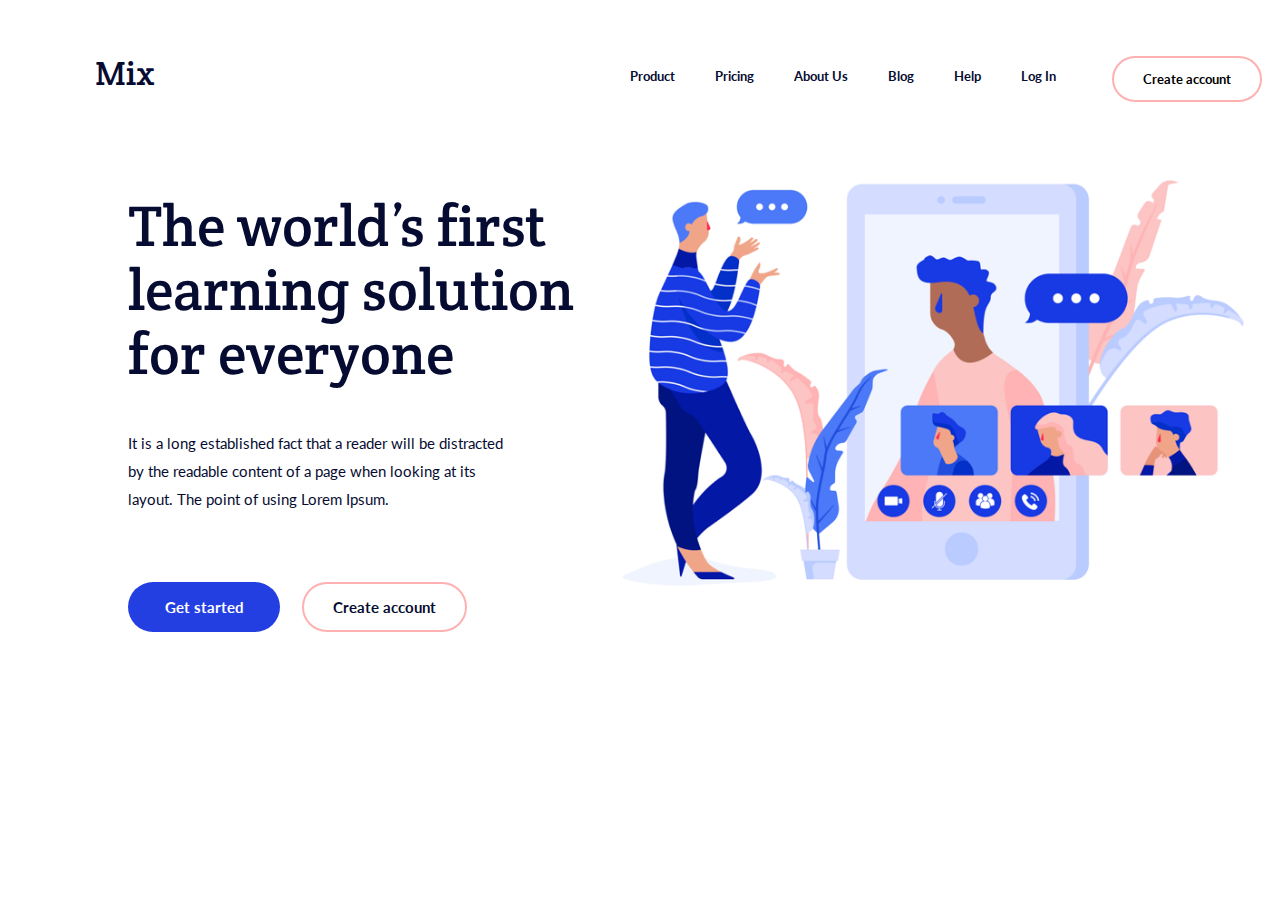
==== task6/flex/index.html @ c76db829 "add task6 correct task 5.4" ====
<!DOCTYPE html>
<html lang="en">

<head>
    <meta charset="utf-8">
    <meta name="viewport" content="width=device-width, initial-scale=1.0">
    <title>promo page</title>
    <link rel="stylesheet" href="css/style.css">
    <link href="https://fonts.googleapis.com/css?family=Crete+Round&display=swap" rel="stylesheet">
    <link href="https://fonts.googleapis.com/css?family=Lato&display=swap" rel="stylesheet">
</head>

<body>
    <div class="main_container">
        <div class="header">
            <div class="logo">Mix</div>
            <div class="top">
                <ul class="menu">
                    <li class="menu_item">
                        <a href="#" class="menu_link">Product</a>
                    </li>
                    <li class="menu_item">
                        <a href="#" class="menu_link">Pricing</a>
                    </li>
                    <li class="menu_item">
                        <a href="#" class="menu_link">About Us</a>
                    </li>
                    <li class="menu_item">
                        <a href="#" class="menu_link">Blog</a>
                    </li>
                    <li class="menu_item">
                        <a href="#" class="menu_link">Help</a>
                    </li>
                    <li class="menu_item">
                        <a href="#" class="menu_link">Log In</a>
                    </li>
                </ul>
            </div>
            <div class="top_button">
                <button class="create">Create account</button>
            </div>
        </div>
        
        <div class="promo">
            <div class="promo_info">
                <h1 class="promo_title">
                    The world’s first <br> learning solution <br> for everyone
                </h1>
                <p class="promo_text">
                    It is a long established fact that a reader will be distracted<br>
                    by the readable content of a page when looking at its<br>
                    layout. The point of using Lorem Ipsum.
                </p>
                <button class="promo_button_start">
                    Get started
                </button>
                <button class="promo_button_create">
                    Create account
                </button>
            </div>
            <div class="promo_image">
                <img src="images/clipart.jpg" alt="clipart" class="adaptive_image">
            </div>
        </div><!--
        <div class="footer">
            <ul class="partners">
                <li class="partner">
                    <img src="images/altmetric-rgb.png" alt="altmetric-rgb">
                </li>
                <li class="partner">
                    <img src="images/coca-cola-logo.png" alt="coca-cola-logo">
                </li>
                <li class="partner">
                    <img src="images/unicef-logo.png" alt="unicef-logo">
                </li>
                <li class="partner">
                    <img src="images/gasin-black-png.png" alt="gasin-black-png">
                </li>
                <li class="partner">
                    <img src="images/git-hub-logo.png" alt="git-hub-logo">
                </li>
            </ul>
        </div>
    </div>-->
</body>

</html>
---- task6/flex/css/style.css ----
.main_container {
    max-width: 1439px;
    margin: 0 auto;
    padding: 43px 0 43px 77px;
    box-sizing: border-box;

}

.header {
    display:flex;
    justify-content: space-around;
}

.logo {
    font-family: 'Crete Round', serif;
    font-size: 34px;
    color: #060c31;
    cursor: pointer;
    width: 40%;
}

.header .top {
    box-sizing: border-box;
    flex-shrink: 0;
}

.menu {

}

.menu_item {
    display: inline;
}

.menu_link {
    text-decoration: none;
    padding: 0 36px 0 0;
    font-family: Lato;
    font-size: 13px;
    font-weight: bold;
    color: #060c31;
}


.top_button {
    box-sizing: border-box;

}

.promo {
    display:flex;
    justify-content: flex-start;
    padding-left: 43px;
}

.promo_info {
    padding-top: 100px;
    box-sizing: border-box;
    flex-shrink: 0;
}

.promo_title {
    position: relative;
    font-family: 'Crete Round', sans-serif;
    font-size: 58px;
    color: #060c31;
    margin-top: -7px;
    font-weight: normal;
    line-height: 1.1;
}

.promo_text {
    margin-top: 43px;
    font-family: 'Lato', sans-serif;
    font-size: 15px;
    line-height: 1.87;
    color: #060c31;
}

.promo_button_start {
    font-family: 'Lato', sans-serif;
    font-size: 15px;
    font-weight: bold;
    color: #fff;
    margin: 53px 18px 0 0;
    width: 152px;
    height: 50px;
    border-radius: 25px;
    background-color: #233fe2;
    cursor: pointer;
    border: none;
}

.promo_button_create {
    font-family: 'Lato', sans-serif;
    font-size: 15px;
    font-weight: bold;
    width: 165px;
    height: 50px;
    border-radius: 25px;
    border: solid 2px #ffb0b1;
    background-color: #fff;
    cursor: pointer;
    color: #060c31;
}

.top_button .create {
    font-family: 'Lato', sans-serif;
    width: 150px;
    height: 46px;
    font-weight: bold;
    border-radius: 23px;
    border: solid 2px #ffb0b1;
    background-color: #fff;
    cursor: pointer;
    margin-top: 5px;
}

.promo_image {
    padding: 29px 0 0 48px;
    box-sizing: border-box;
    max-width: 100%;
}

.adaptive_image{
    max-width: 100%;
}

.footer {
    margin:96px 86px 0 425px;
    width:964px;
}

.footer .partners .partner {
    display: inline-block;
    list-style: none;
    vertical-align:middle;
    margin-right:104px;
}
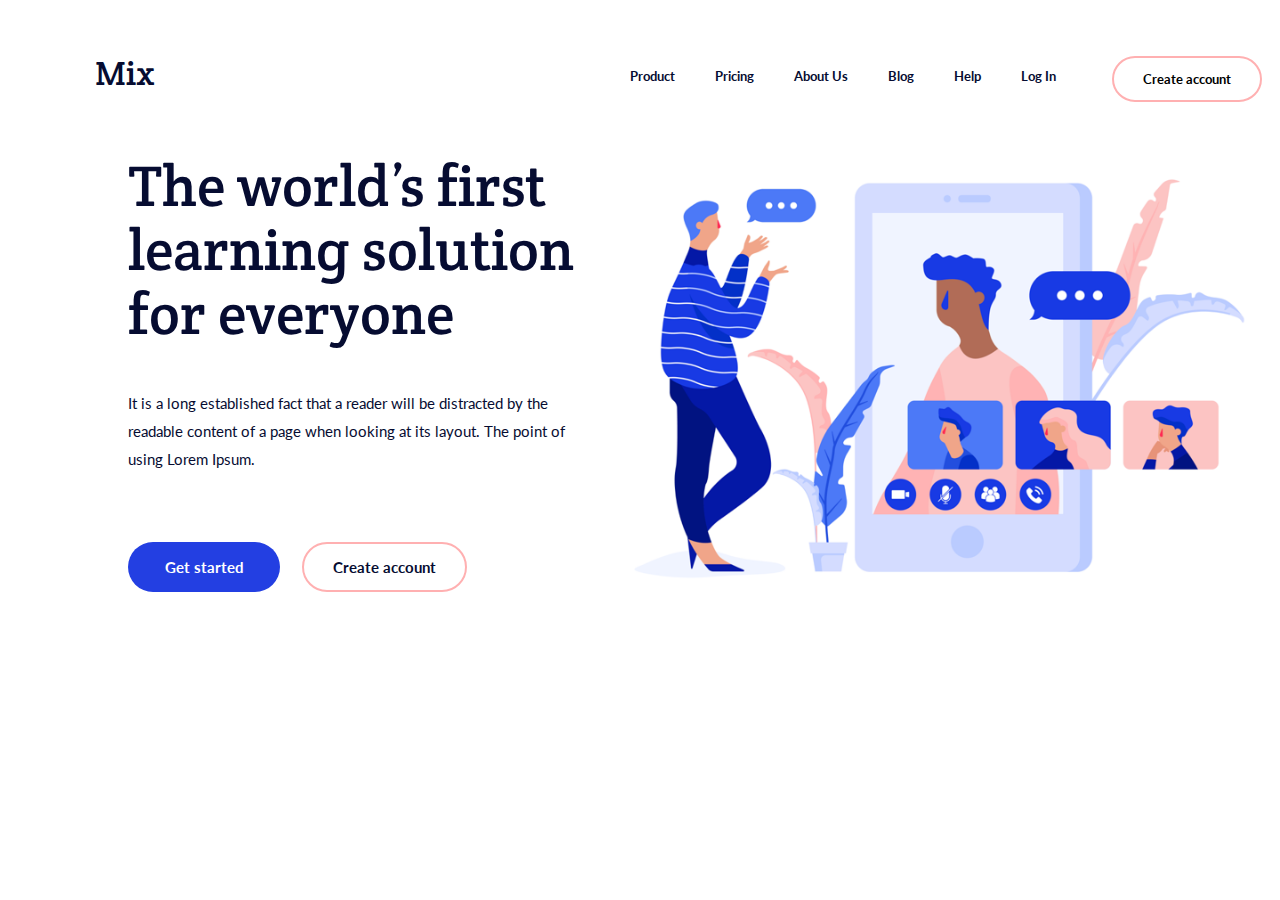
==== commit 3a0ff4d6: "add task6" ====
--- a/task6/flex/index.html
+++ b/task6/flex/index.html
@@ -39,16 +39,18 @@
             <div class="top_button">
                 <button class="create">Create account</button>
             </div>
+            <div class="hamburger">
+            </div>
         </div>
-        
+
         <div class="promo">
             <div class="promo_info">
                 <h1 class="promo_title">
-                    The world’s first <br> learning solution <br> for everyone
+                    The world’s first learning solution for everyone
                 </h1>
                 <p class="promo_text">
-                    It is a long established fact that a reader will be distracted<br>
-                    by the readable content of a page when looking at its<br>
+                    It is a long established fact that a reader will be distracted
+                    by the readable content of a page when looking at its
                     layout. The point of using Lorem Ipsum.
                 </p>
                 <button class="promo_button_start">
@@ -61,7 +63,8 @@
             <div class="promo_image">
                 <img src="images/clipart.jpg" alt="clipart" class="adaptive_image">
             </div>
-        </div><!--
+        </div>
+        <!--
         <div class="footer">
             <ul class="partners">
                 <li class="partner">
--- a/task6/flex/css/style.css
+++ b/task6/flex/css/style.css
@@ -1,4 +1,3 @@
-
 .main_container {
     max-width: 1439px;
     margin: 0 auto;
@@ -8,7 +7,7 @@
 }
 
 .header {
-    display:flex;
+    display: flex;
     justify-content: space-around;
 }
 
@@ -25,8 +24,27 @@
     flex-shrink: 0;
 }
 
-.menu {
-
+.hamburger {
+    float: right;
+    margin-right: 20px;
+    margin-top: 10px;
+    position: relative;
+    display: inline-block;
+    width: 1.7em;
+    height: 0.8em;
+    border-top: 0.2em solid #000;
+    border-bottom: 0.2em solid #000;
+    display: none;
+}
+
+.hamburger:before {
+    content: "";
+    position: absolute;
+    top: 0.3em;
+    left: 0px;
+    width: 100%;
+    border-top: 0.2em solid #000;
+    display: none;
 }
 
 .menu_item {
@@ -42,22 +60,19 @@
     color: #060c31;
 }
 
-
-.top_button {
-    box-sizing: border-box;
-
-}
-
 .promo {
-    display:flex;
+    display: flex;
     justify-content: flex-start;
     padding-left: 43px;
+
 }
 
 .promo_info {
     padding-top: 100px;
     box-sizing: border-box;
     flex-shrink: 0;
+    width: 40%;
+
 }
 
 .promo_title {
@@ -123,20 +138,168 @@
     max-width: 100%;
 }
 
-.adaptive_image{
+.adaptive_image {
     max-width: 100%;
 }
 
 .footer {
-    margin:96px 86px 0 425px;
-    width:964px;
+    margin: 96px 86px 0 425px;
+    width: 964px;
 }
 
 .footer .partners .partner {
     display: inline-block;
     list-style: none;
-    vertical-align:middle;
-    margin-right:104px;
-}
-
-
+    vertical-align: middle;
+    margin-right: 104px;
+}
+
+@media screen and (max-width: 1300px) {
+    .promo_info {
+        padding-top: 60px;
+    }
+}
+
+@media screen and (max-width: 1100px) {
+    .promo_title {
+        font-size: 48px;
+    }
+}
+
+@media screen and (max-width: 970px) {
+    .promo_title {
+        font-size: 43px;
+    }
+
+    .promo_button_start {
+        margin-top: 33px;
+    }
+}
+
+@media screen and (max-width: 920px) {
+    .promo {
+        padding-left: 23px;
+    }
+
+    .promo_info {
+        padding-top: 40px;
+    }
+
+    .promo_title {
+        font-size: 40px;
+    }
+
+    .promo_text {
+        margin-top: 30px;
+    }
+
+    .promo_button_start {
+        margin-top: 20px;
+    }
+}
+
+@media screen and (max-width: 860px) {
+    .promo {
+        padding-left: 20px;
+    }
+
+    .promo_info {
+        padding-top: 35px;
+    }
+
+    .promo_title {
+        font-size: 36px;
+    }
+
+}
+
+@media screen and (max-width: 840px) {
+    .main_container {
+        padding: 43px 20px 43px 20px;
+    }
+    .promo {
+        flex-direction: column-reverse;
+        justify-content: center;
+        padding-left: 0px;
+    }
+
+    .header {
+        justify-content: space-between;
+    }
+
+    .top {
+        display: none;
+    }
+
+    .top_button {
+        display: none;
+    }
+
+    .hamburger {
+        display: block;
+    }
+
+    .hamburger:before {
+        display: block;
+    }
+
+    .promo_title {
+        font-size: 46px;
+    }
+
+    .promo_info {
+        padding-top: 0px;
+        width: 90%;
+    }
+
+    .promo_image {
+         padding: 0 0;
+    }
+}
+
+
+@media screen and (max-width: 505px) {
+    .promo_title {
+        font-size: 38px;
+    }
+}
+
+@media screen and (max-width: 490px) {
+    .promo_button_start {
+        width: 120px;
+        font-size: 13px;
+        height: 40px;
+    }
+
+    .promo_button_create {
+        width: 120px;
+        font-size: 13px;
+        height: 40px;
+    }
+}
+
+@media screen and (max-width: 400px) {
+
+    .promo_title {
+        font-size: 33px;
+    }
+}
+
+
+@media screen and (max-width: 400px) {
+    .promo_title {
+        font-size: 30px;
+    }
+
+    .promo_button_start {
+        width: 100px;
+        font-size: 11px;
+        height: 37px;
+    }
+
+    .promo_button_create {
+        width: 100px;
+        font-size: 11px;
+        height: 37px;
+    }
+}
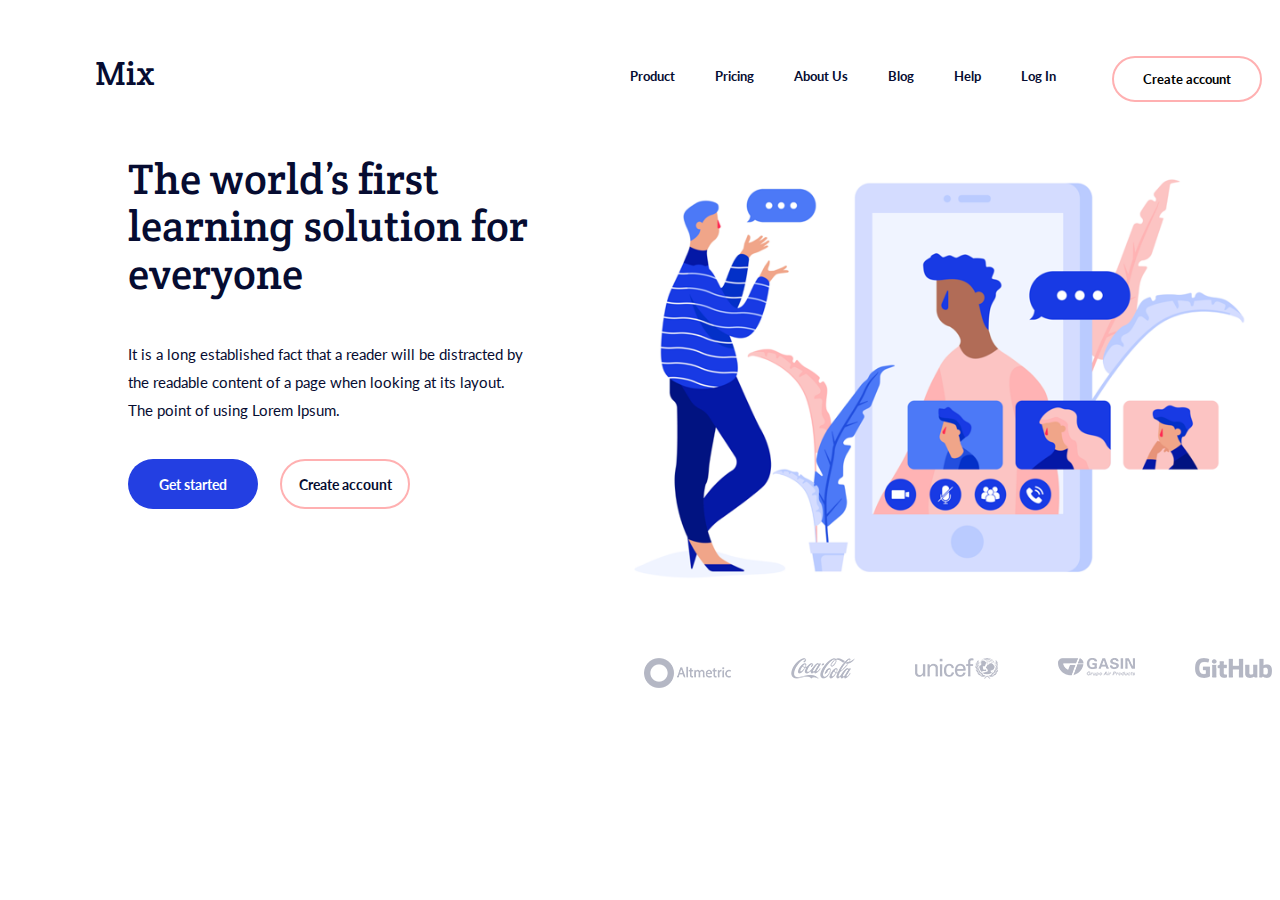
==== commit 3ca86123: "correct task6" ====
--- a/task6/flex/index.html
+++ b/task6/flex/index.html
@@ -64,7 +64,6 @@
                 <img src="images/clipart.jpg" alt="clipart" class="adaptive_image">
             </div>
         </div>
-        <!--
         <div class="footer">
             <ul class="partners">
                 <li class="partner">
@@ -84,7 +83,6 @@
                 </li>
             </ul>
         </div>
-    </div>-->
+    </div>
 </body>
-
 </html>
--- a/task6/flex/css/style.css
+++ b/task6/flex/css/style.css
@@ -41,7 +41,7 @@
     content: "";
     position: absolute;
     top: 0.3em;
-    left: 0px;
+    left: 0;
     width: 100%;
     border-top: 0.2em solid #000;
     display: none;
@@ -71,7 +71,7 @@
     padding-top: 100px;
     box-sizing: border-box;
     flex-shrink: 0;
-    width: 40%;
+    max-width: 40%;
 
 }
 
@@ -91,6 +91,7 @@
     font-size: 15px;
     line-height: 1.87;
     color: #060c31;
+    max-width: 400px;
 }
 
 .promo_button_start {
@@ -142,33 +143,57 @@
     max-width: 100%;
 }
 
-.footer {
-    margin: 96px 86px 0 425px;
-    width: 964px;
+.footer .partners {
+    display: flex;
+    justify-content: flex-end;
 }
 
 .footer .partners .partner {
-    display: inline-block;
     list-style: none;
-    vertical-align: middle;
-    margin-right: 104px;
+    padding-left: 104px;
 }
 
 @media screen and (max-width: 1300px) {
     .promo_info {
         padding-top: 60px;
     }
+
+    .promo_title {
+        font-size: 48px;
+    }
 }
 
 @media screen and (max-width: 1100px) {
-    .promo_title {
-        font-size: 48px;
-    }
+    .footer {
+        padding-top: 40px;
+    }
+}
+
+.promo_title {
+    font-size: 43px;
+}
+
+.promo_button_start {
+    margin-top: 20px;
+    width: 130px;
+    font-size: 14px;
+}
+
+.promo_button_create {
+    width: 130px;
+    font-size: 14px;
+}
+
+.footer .partners .partner {
+    list-style: none;
+    padding-left: 60px;
+}
+
 }
 
 @media screen and (max-width: 970px) {
     .promo_title {
-        font-size: 43px;
+        font-size: 40px;
     }
 
     .promo_button_start {
@@ -186,7 +211,7 @@
     }
 
     .promo_title {
-        font-size: 40px;
+        font-size: 38px;
     }
 
     .promo_text {
@@ -196,6 +221,7 @@
     .promo_button_start {
         margin-top: 20px;
     }
+
 }
 
 @media screen and (max-width: 860px) {
@@ -217,10 +243,11 @@
     .main_container {
         padding: 43px 20px 43px 20px;
     }
+
     .promo {
         flex-direction: column-reverse;
         justify-content: center;
-        padding-left: 0px;
+        padding-left: 0;
     }
 
     .header {
@@ -248,19 +275,47 @@
     }
 
     .promo_info {
-        padding-top: 0px;
-        width: 90%;
+        padding-top: 0;
+        max-width: 90%;
     }
 
     .promo_image {
-         padding: 0 0;
-    }
-}
-
+        padding: 0 0;
+    }
+
+    .footer {
+        padding-top: 30px;
+        max-width: 90%;
+    }
+
+    .footer .partners {
+        justify-content: space-between;
+    }
+
+    .footer .partners .partner {
+        list-style: none;
+        padding-left: 0;
+    }
+}
+
+@media screen and (max-width: 610px) {
+    .footer .partners {
+        flex-wrap: wrap;
+        justify-content: flex-start;
+    }
+
+    .footer .partners .partner {
+        padding-left: 30px;
+    }
+}
 
 @media screen and (max-width: 505px) {
     .promo_title {
         font-size: 38px;
+    }
+
+    .footer .partners .partner {
+        padding-left: 20px;
     }
 }
 
